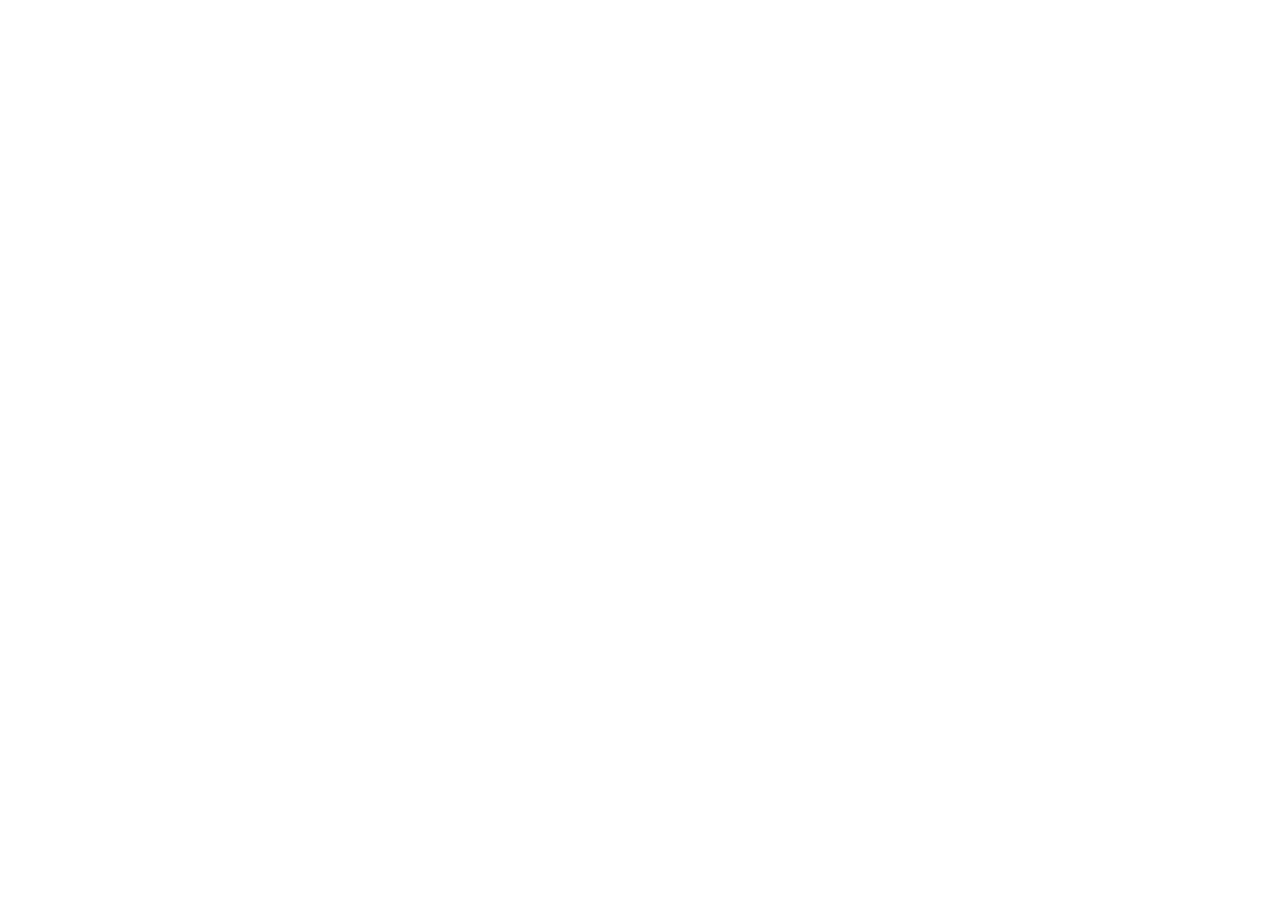
==== test.html @ 81773473 "35" ====
<!DOCTYPE html>
<html lang="en">
<head>
    <meta charset="UTF-8">
    <meta name="viewport" content="width=device-width, initial-scale=1.0">
    <title>Document</title>
</head>
<body>
    
</body>
<script>
    var run = 'nkj'
    console.log(run);
</script>
</html>
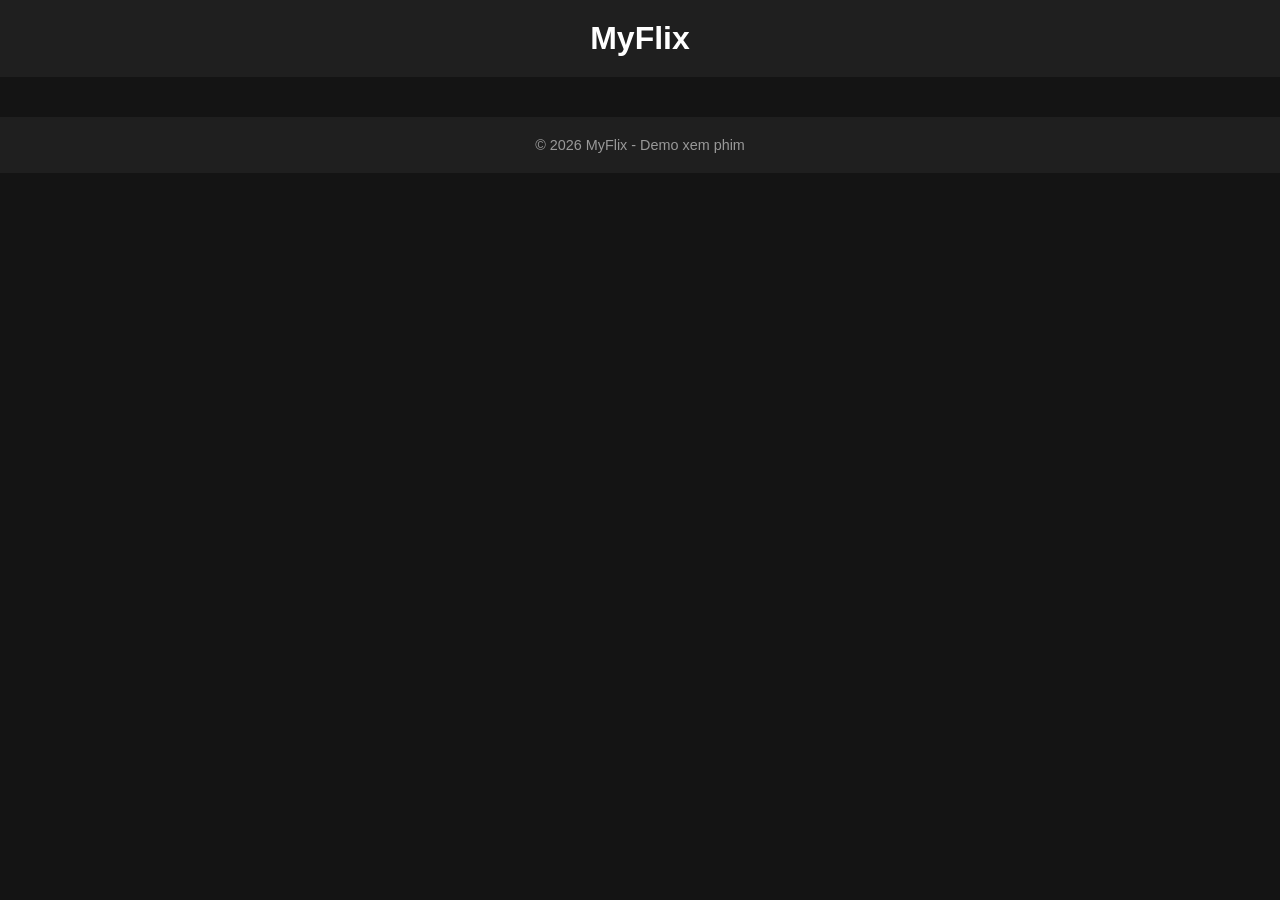
==== commit 39ec91c9: "d19t3" ====
--- a/test.html
+++ b/test.html
@@ -1,15 +1,104 @@
 <!DOCTYPE html>
-<html lang="en">
+<html lang="vi">
 <head>
     <meta charset="UTF-8">
     <meta name="viewport" content="width=device-width, initial-scale=1.0">
-    <title>Document</title>
+    <title>MyFlix - Xem Phim Online</title>
+    <style>
+        body {
+            margin: 0;
+            font-family: 'Arial', sans-serif;
+            background-color: #141414;
+            color: #fff;
+        }
+        header {
+            background-color: #1f1f1f;
+            padding: 20px;
+            text-align: center;
+            font-size: 2em;
+            font-weight: bold;
+        }
+        .movie-grid {
+            display: grid;
+            grid-template-columns: repeat(auto-fill, minmax(180px, 1fr));
+            gap: 15px;
+            padding: 20px;
+        }
+        .movie-card {
+            background-color: #222;
+            border-radius: 8px;
+            overflow: hidden;
+            transition: transform 0.3s;
+            cursor: pointer;
+        }
+        .movie-card:hover {
+            transform: scale(1.05);
+        }
+        .movie-card img {
+            width: 100%;
+            display: block;
+        }
+        .movie-info {
+            padding: 10px;
+        }
+        .movie-title {
+            font-size: 1em;
+            font-weight: bold;
+            margin: 0 0 5px 0;
+        }
+        .movie-rate {
+            font-size: 0.9em;
+            color: #f1c40f;
+        }
+        footer {
+            text-align: center;
+            padding: 20px;
+            background-color: #1f1f1f;
+            font-size: 0.9em;
+            color: #999;
+        }
+    </style>
 </head>
 <body>
-    
+    <header>MyFlix</header>
+    <div class="movie-grid" id="movieGrid">
+        <!-- Phim sẽ được load vào đây -->
+    </div>
+    <footer>© 2026 MyFlix - Demo xem phim</footer>
+
+    <script>
+        const options = { method: 'GET', headers: { accept: 'application/json' } };
+
+        async function loadMovies() {
+            try {
+                const res = await fetch('https://ophim1.com/v1/api/home', options);
+                const data = await res.json();
+
+                const movies = data.items[0].items; // lấy danh sách phim hot
+                const grid = document.getElementById('movieGrid');
+
+                movies.forEach(movie => {
+                    const card = document.createElement('div');
+                    card.className = 'movie-card';
+                    card.innerHTML = `
+                        <img src="${movie.coverHorizontal}" alt="${movie.title}">
+                        <div class="movie-info">
+                            <div class="movie-title">${movie.title}</div>
+                            <div class="movie-rate">⭐ ${movie.imdb || 'N/A'}</div>
+                        </div>
+                    `;
+                    card.addEventListener('click', () => {
+                        alert('Chức năng xem phim chưa được tích hợp.\nBạn có thể thêm iframe player hoặc trang chi tiết phim ở đây.');
+                    });
+                    grid.appendChild(card);
+                });
+            } catch (err) {
+                console.error(err);
+                alert('Không thể tải phim, vui lòng thử lại sau.');
+            }
+        }
+
+        loadMovies();
+    </script>
 </body>
-<script>
-    var run = 'nkj'
-    console.log(run);
-</script>
 </html>
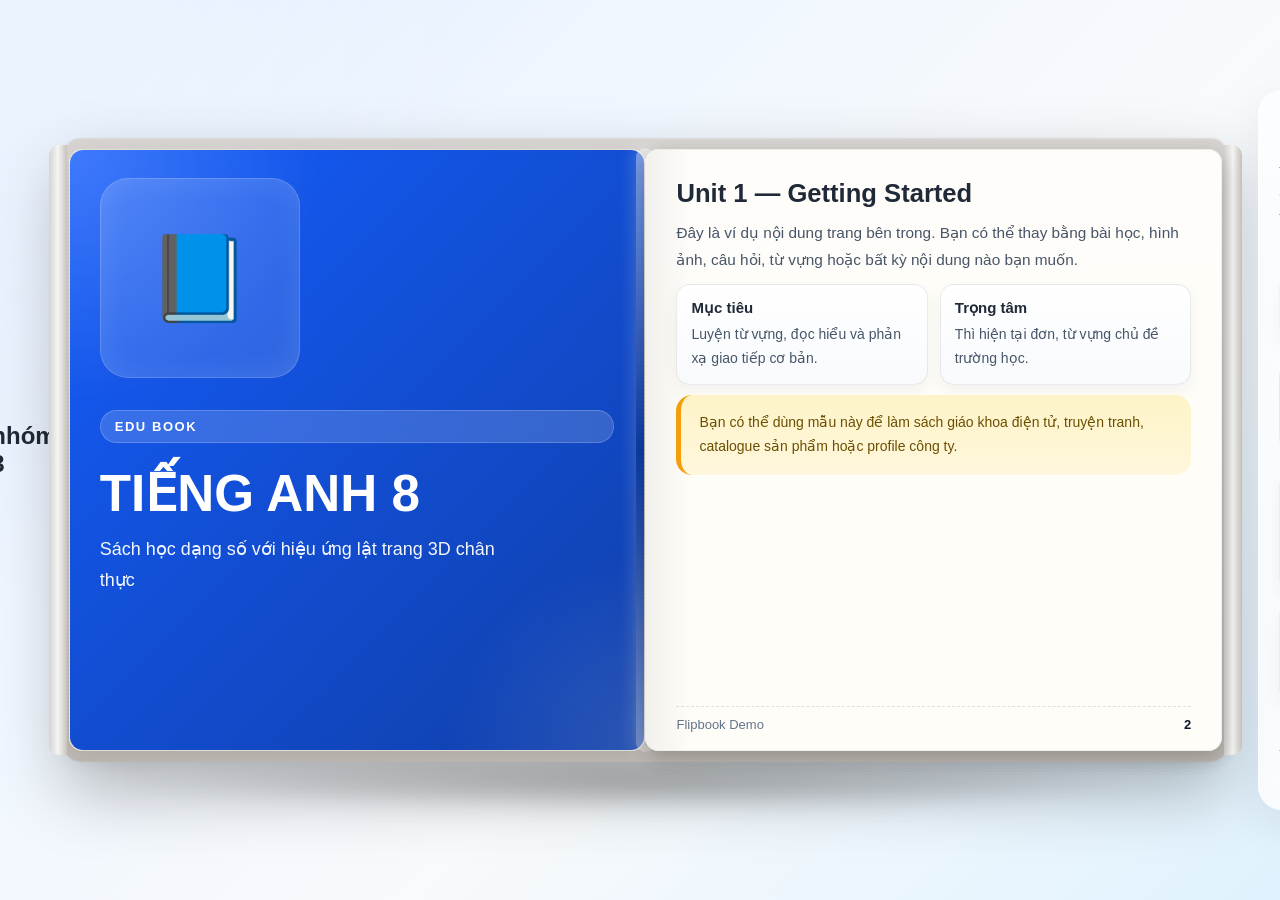
==== commit 853e4e32: "rr" ====
--- a/test.html
+++ b/test.html
@@ -1,104 +1,806 @@
 <!DOCTYPE html>
 <html lang="vi">
 <head>
-    <meta charset="UTF-8">
-    <meta name="viewport" content="width=device-width, initial-scale=1.0">
-    <title>MyFlix - Xem Phim Online</title>
-    <style>
-        body {
-            margin: 0;
-            font-family: 'Arial', sans-serif;
-            background-color: #141414;
-            color: #fff;
-        }
-        header {
-            background-color: #1f1f1f;
-            padding: 20px;
-            text-align: center;
-            font-size: 2em;
-            font-weight: bold;
-        }
-        .movie-grid {
-            display: grid;
-            grid-template-columns: repeat(auto-fill, minmax(180px, 1fr));
-            gap: 15px;
-            padding: 20px;
-        }
-        .movie-card {
-            background-color: #222;
-            border-radius: 8px;
-            overflow: hidden;
-            transition: transform 0.3s;
-            cursor: pointer;
-        }
-        .movie-card:hover {
-            transform: scale(1.05);
-        }
-        .movie-card img {
-            width: 100%;
-            display: block;
-        }
-        .movie-info {
-            padding: 10px;
-        }
-        .movie-title {
-            font-size: 1em;
-            font-weight: bold;
-            margin: 0 0 5px 0;
-        }
-        .movie-rate {
-            font-size: 0.9em;
-            color: #f1c40f;
-        }
-        footer {
-            text-align: center;
-            padding: 20px;
-            background-color: #1f1f1f;
-            font-size: 0.9em;
-            color: #999;
-        }
-    </style>
+  <meta charset="UTF-8" />
+  <meta name="viewport" content="width=device-width, initial-scale=1.0" />
+  <title>Quyển sách lật trang 3D</title>
+  <style>
+    * { box-sizing: border-box; }
+    :root {
+      --book-w: min(92vw, 1180px);
+      --book-h: min(70vh, 760px);
+      --page-bg: #fffdf8;
+      --cover-1: #155dfc;
+      --cover-2: #0f3ea8;
+      --ink: #1f2937;
+      --accent: #f59e0b;
+      --shadow: 0 30px 70px rgba(0,0,0,.28);
+    }
+
+    body {
+      margin: 0;
+      min-height: 100vh;
+      font-family: Inter, Arial, Helvetica, sans-serif;
+      color: var(--ink);
+      background:
+        radial-gradient(circle at top left, rgba(255,255,255,.45), transparent 30%),
+        linear-gradient(135deg, #dbeafe 0%, #eff6ff 28%, #f8fafc 60%, #e0f2fe 100%);
+      display: flex;
+      align-items: center;
+      justify-content: center;
+      padding: 24px;
+      overflow: hidden;
+    }
+
+    .scene {
+      width: 100%;
+      max-width: 1380px;
+      display: grid;
+      grid-template-columns: 1fr 320px;
+      gap: 24px;
+      align-items: center;
+    }
+
+    .stage {
+      position: relative;
+      display: flex;
+      justify-content: center;
+      align-items: center;
+      perspective: 2600px;
+      min-height: calc(var(--book-h) + 90px);
+    }
+
+    .floor-shadow {
+      position: absolute;
+      width: calc(var(--book-w) * .92);
+      height: 60px;
+      bottom: 8px;
+      border-radius: 50%;
+      background: radial-gradient(ellipse at center, rgba(0,0,0,.25), transparent 70%);
+      filter: blur(10px);
+      transform: translateY(10px);
+    }
+
+    .book {
+      position: relative;
+      width: var(--book-w);
+      height: var(--book-h);
+      transform-style: preserve-3d;
+      user-select: none;
+    }
+
+    .spine-glow {
+      position: absolute;
+      left: 50%;
+      top: 2%;
+      transform: translateX(-50%);
+      width: 18px;
+      height: 96%;
+      border-radius: 12px;
+      background: linear-gradient(180deg, rgba(255,255,255,.45), rgba(0,0,0,.12), rgba(255,255,255,.35));
+      box-shadow: 0 0 18px rgba(255,255,255,.28);
+      z-index: 2;
+      pointer-events: none;
+    }
+
+    .book-base {
+      position: absolute;
+      inset: 0;
+      border-radius: 18px;
+      background: linear-gradient(180deg, #d6d3d1, #bfbab4);
+      transform: translateZ(-26px);
+      box-shadow: var(--shadow);
+    }
+
+    .book-edge {
+      position: absolute;
+      top: 10px;
+      bottom: 10px;
+      width: 18px;
+      background: linear-gradient(90deg, #d6d3d1, #f5f5f4, #c7c2bc);
+      z-index: 1;
+    }
+    .book-edge.left { left: -8px; border-radius: 10px 0 0 10px; }
+    .book-edge.right { right: -8px; border-radius: 0 10px 10px 0; }
+
+    .page-stack-left,
+    .page-stack-right {
+      position: absolute;
+      top: 14px;
+      width: calc(50% - 12px);
+      height: calc(100% - 28px);
+      border-radius: 14px;
+      background: linear-gradient(180deg, #faf7f0, #efe8db 40%, #f8f4ec);
+      box-shadow: inset 0 0 0 1px rgba(0,0,0,.06), inset 0 0 14px rgba(0,0,0,.07);
+      z-index: 1;
+      overflow: hidden;
+    }
+
+    .page-stack-left { left: 12px; }
+    .page-stack-right { right: 12px; }
+
+    .page-stack-left::before,
+    .page-stack-right::before {
+      content: "";
+      position: absolute;
+      inset: 0;
+      background: repeating-linear-gradient(
+        180deg,
+        rgba(0,0,0,.012) 0 2px,
+        rgba(255,255,255,.4) 2px 4px
+      );
+      opacity: .8;
+    }
+
+    .sheet {
+      position: absolute;
+      inset: 0;
+      transform-style: preserve-3d;
+      z-index: 10;
+      pointer-events: none;
+    }
+
+    .sheet.flipped {
+      pointer-events: none;
+    }
+
+    .page {
+      position: absolute;
+      top: 14px;
+      width: calc(50% - 12px);
+      height: calc(100% - 28px);
+      background: var(--page-bg);
+      border-radius: 14px;
+      overflow: hidden;
+      border: 1px solid rgba(0,0,0,.06);
+      box-shadow:
+        inset 0 0 30px rgba(255,255,255,.35),
+        0 8px 20px rgba(0,0,0,.08);
+      backface-visibility: hidden;
+      display: flex;
+      flex-direction: column;
+      justify-content: space-between;
+    }
+
+    .page::before {
+      content: "";
+      position: absolute;
+      inset: 0;
+      background:
+        linear-gradient(90deg, rgba(0,0,0,.05), transparent 8%),
+        linear-gradient(180deg, rgba(255,255,255,.22), transparent 35%);
+      pointer-events: none;
+    }
+
+    .page.left {
+      left: 12px;
+      transform-origin: right center;
+    }
+
+    .page.right {
+      right: 12px;
+      transform-origin: left center;
+      transform: rotateY(0deg);
+    }
+
+    .sheet .page.front {
+      right: 12px;
+      transform-origin: left center;
+      transition: transform 1s cubic-bezier(.2,.72,.2,1);
+      z-index: 2;
+    }
+
+    .sheet .page.back {
+      left: 12px;
+      transform: rotateY(180deg);
+      transform-origin: right center;
+      transition: transform 1s cubic-bezier(.2,.72,.2,1);
+      z-index: 1;
+    }
+
+    .sheet.flipped .front {
+      transform: rotateY(-180deg);
+    }
+
+    .sheet.flipped .back {
+      transform: rotateY(0deg);
+    }
+
+    .page-content {
+      position: relative;
+      z-index: 1;
+      height: 100%;
+      padding: 28px 30px 18px;
+      display: flex;
+      flex-direction: column;
+      gap: 14px;
+    }
+
+    .cover {
+      color: white;
+      background:
+        radial-gradient(circle at top left, rgba(255,255,255,.18), transparent 30%),
+        radial-gradient(circle at bottom right, rgba(255,255,255,.12), transparent 24%),
+        linear-gradient(135deg, var(--cover-1), var(--cover-2));
+    }
+
+    .cover .page-content {
+      justify-content: center;
+      align-items: center;
+      text-align: center;
+      padding: 36px;
+    }
+
+    .badge {
+      display: inline-flex;
+      align-items: center;
+      gap: 8px;
+      font-size: 13px;
+      font-weight: 700;
+      letter-spacing: .12em;
+      text-transform: uppercase;
+      padding: 8px 14px;
+      border-radius: 999px;
+      background: rgba(255,255,255,.16);
+      border: 1px solid rgba(255,255,255,.2);
+      backdrop-filter: blur(10px);
+    }
+
+    .cover h1 {
+      margin: 10px 0 0;
+      font-size: clamp(28px, 4vw, 54px);
+      line-height: 1.04;
+    }
+
+    .cover p {
+      margin: 0;
+      font-size: clamp(14px, 1.5vw, 18px);
+      max-width: 420px;
+      line-height: 1.7;
+      opacity: .95;
+    }
+
+    .illustration {
+      width: 200px;
+      height: 200px;
+      border-radius: 28px;
+      background: rgba(255,255,255,.12);
+      border: 1px solid rgba(255,255,255,.2);
+      display: grid;
+      place-items: center;
+      box-shadow: inset 0 0 30px rgba(255,255,255,.1);
+      margin-bottom: 18px;
+      font-size: 84px;
+    }
+
+    .chapter-title {
+      margin: 0;
+      font-size: clamp(20px, 2vw, 30px);
+      line-height: 1.25;
+    }
+
+    .lead {
+      margin: 0;
+      color: #475569;
+      line-height: 1.75;
+      font-size: clamp(14px, 1.2vw, 16px);
+    }
+
+    .section {
+      display: grid;
+      gap: 10px;
+    }
+
+    .card-grid {
+      display: grid;
+      grid-template-columns: repeat(2, minmax(0, 1fr));
+      gap: 12px;
+    }
+
+    .mini-card {
+      padding: 14px;
+      border-radius: 14px;
+      background: linear-gradient(180deg, #ffffff, #f8fafc);
+      border: 1px solid rgba(15,23,42,.08);
+      box-shadow: 0 6px 16px rgba(15,23,42,.05);
+    }
+
+    .mini-card strong {
+      display: block;
+      margin-bottom: 6px;
+      font-size: 15px;
+    }
+
+    .mini-card span,
+    ul li,
+    ol li {
+      color: #475569;
+      line-height: 1.7;
+      font-size: 14px;
+    }
+
+    .page-footer {
+      display: flex;
+      align-items: center;
+      justify-content: space-between;
+      padding-top: 10px;
+      border-top: 1px dashed rgba(15,23,42,.12);
+      font-size: 13px;
+      color: #64748b;
+      margin-top: auto;
+    }
+
+    .page-no {
+      font-weight: 700;
+      color: #0f172a;
+    }
+
+    .highlight {
+      padding: 16px 18px;
+      border-radius: 16px;
+      background: linear-gradient(180deg, #fef3c7, #fff7dd);
+      border-left: 5px solid var(--accent);
+      font-size: 14px;
+      line-height: 1.7;
+      color: #6b4f00;
+    }
+
+    .toolbar {
+      background: rgba(255,255,255,.75);
+      backdrop-filter: blur(16px);
+      border: 1px solid rgba(255,255,255,.55);
+      border-radius: 24px;
+      box-shadow: 0 18px 40px rgba(15,23,42,.08);
+      padding: 20px;
+      display: grid;
+      gap: 16px;
+      align-self: stretch;
+    }
+
+    .toolbar h2 {
+      margin: 0;
+      font-size: 20px;
+    }
+
+    .toolbar p {
+      margin: 0;
+      font-size: 14px;
+      color: #475569;
+      line-height: 1.7;
+    }
+
+    .controls {
+      display: grid;
+      grid-template-columns: 1fr 1fr;
+      gap: 10px;
+    }
+
+    button {
+      border: 0;
+      border-radius: 16px;
+      padding: 14px 16px;
+      font-size: 15px;
+      font-weight: 700;
+      cursor: pointer;
+      transition: transform .18s ease, box-shadow .18s ease, opacity .18s ease;
+    }
+
+    button:hover { transform: translateY(-2px); }
+    button:active { transform: translateY(0); }
+    button.primary {
+      color: white;
+      background: linear-gradient(135deg, #2563eb, #1d4ed8);
+      box-shadow: 0 12px 24px rgba(37,99,235,.28);
+    }
+    button.secondary {
+      color: #0f172a;
+      background: white;
+      border: 1px solid rgba(15,23,42,.08);
+      box-shadow: 0 10px 20px rgba(15,23,42,.06);
+    }
+
+    .status {
+      display: grid;
+      gap: 8px;
+      padding: 16px;
+      border-radius: 18px;
+      background: linear-gradient(180deg, #f8fafc, #ffffff);
+      border: 1px solid rgba(15,23,42,.08);
+    }
+
+    .progress {
+      height: 10px;
+      width: 100%;
+      background: #e5e7eb;
+      border-radius: 999px;
+      overflow: hidden;
+    }
+
+    .progress > span {
+      display: block;
+      height: 100%;
+      width: 0%;
+      border-radius: inherit;
+      background: linear-gradient(90deg, #2563eb, #60a5fa);
+      transition: width .35s ease;
+    }
+
+    .thumbs {
+      display: grid;
+      grid-template-columns: repeat(2, minmax(0, 1fr));
+      gap: 10px;
+    }
+
+    .thumb {
+      padding: 12px;
+      border-radius: 16px;
+      background: #fff;
+      border: 1px solid rgba(15,23,42,.08);
+      box-shadow: 0 8px 16px rgba(15,23,42,.05);
+      font-size: 13px;
+      line-height: 1.5;
+    }
+
+    .thumb strong { display: block; margin-bottom: 4px; }
+
+    .tips {
+      font-size: 13px;
+      color: #64748b;
+      line-height: 1.7;
+    }
+
+    ul, ol {
+      margin: 0;
+      padding-left: 20px;
+      display: grid;
+      gap: 6px;
+    }
+
+    @media (max-width: 1100px) {
+      .scene {
+        grid-template-columns: 1fr;
+      }
+      .toolbar {
+        order: -1;
+      }
+    }
+
+    @media (max-width: 800px) {
+      :root {
+        --book-w: min(96vw, 860px);
+        --book-h: min(60vh, 620px);
+      }
+      .page-content { padding: 18px 18px 14px; }
+      .card-grid { grid-template-columns: 1fr; }
+      .thumbs { grid-template-columns: 1fr 1fr; }
+      .controls { grid-template-columns: 1fr; }
+    }
+
+    @media (max-width: 620px) {
+      :root {
+        --book-h: min(56vh, 520px);
+      }
+      .thumbs { grid-template-columns: 1fr; }
+      .illustration { width: 120px; height: 120px; font-size: 56px; }
+      .cover p { max-width: 100%; }
+    }
+  </style>
 </head>
 <body>
-    <header>MyFlix</header>
-    <div class="movie-grid" id="movieGrid">
-        <!-- Phim sẽ được load vào đây -->
+    <h2>nhóm 3</h2>
+  <div class="scene">
+    <div class="stage">
+      <div class="floor-shadow"></div>
+      <div class="book" id="book">
+        <div class="book-base"></div>
+        <div class="book-edge left"></div>
+        <div class="book-edge right"></div>
+        <div class="page-stack-left"></div>
+        <div class="page-stack-right"></div>
+        <div class="spine-glow"></div>
+      </div>
     </div>
-    <footer>© 2026 MyFlix - Demo xem phim</footer>
-
-    <script>
-        const options = { method: 'GET', headers: { accept: 'application/json' } };
-
-        async function loadMovies() {
-            try {
-                const res = await fetch('https://ophim1.com/v1/api/home', options);
-                const data = await res.json();
-
-                const movies = data.items[0].items; // lấy danh sách phim hot
-                const grid = document.getElementById('movieGrid');
-
-                movies.forEach(movie => {
-                    const card = document.createElement('div');
-                    card.className = 'movie-card';
-                    card.innerHTML = `
-                        <img src="${movie.coverHorizontal}" alt="${movie.title}">
-                        <div class="movie-info">
-                            <div class="movie-title">${movie.title}</div>
-                            <div class="movie-rate">⭐ ${movie.imdb || 'N/A'}</div>
-                        </div>
-                    `;
-                    card.addEventListener('click', () => {
-                        alert('Chức năng xem phim chưa được tích hợp.\nBạn có thể thêm iframe player hoặc trang chi tiết phim ở đây.');
-                    });
-                    grid.appendChild(card);
-                });
-            } catch (err) {
-                console.error(err);
-                alert('Không thể tải phim, vui lòng thử lại sau.');
-            }
-        }
-
-        loadMovies();
-    </script>
+
+    <aside class="toolbar">
+      <div>
+        <h2>Flipbook 3D 📘</h2>
+        <p>Mẫu này làm theo kiểu sách số: có bìa, lật trang 3D, nút chuyển trang, số trang, và bạn có thể thay toàn bộ nội dung rất nhanh trong mảng <code>pages</code>.</p>
+      </div>
+
+      <div class="controls">
+        <button class="secondary" id="prevBtn">◀ Trang trước</button>
+        <button class="primary" id="nextBtn">Trang sau ▶</button>
+      </div>
+
+      <div class="status">
+        <div><strong id="pageInfo">Trang 1 / 8</strong></div>
+        <div class="progress"><span id="progressBar"></span></div>
+      </div>
+
+      <div class="thumbs">
+        <div class="thumb"><strong>Thay nội dung</strong>Sửa trong biến <code>pages</code> ở cuối file.</div>
+        <div class="thumb"><strong>Thêm trang</strong>Chỉ cần thêm object mới vào mảng.</div>
+        <div class="thumb"><strong>Đổi màu bìa</strong>Sửa <code>--cover-1</code> và <code>--cover-2</code>.</div>
+        <div class="thumb"><strong>To hơn / nhỏ hơn</strong>Sửa <code>--book-w</code> và <code>--book-h</code>.</div>
+      </div>
+
+      <div class="tips">
+        Mẹo: nhấn phím <strong>←</strong> <strong>→</strong> để lật trang. Trên điện thoại có thể vuốt trái / phải.
+      </div>
+    </aside>
+  </div>
+
+  <script>
+    const pages = [
+      {
+        type: 'cover',
+        title: 'TIẾNG ANH 8',
+        subtitle: 'Sách học dạng số với hiệu ứng lật trang 3D chân thực',
+        badge: 'EDU BOOK',
+        icon: '📘'
+      },
+      {
+        type: 'content',
+        title: 'Unit 1 — Getting Started',
+        lead: 'Đây là ví dụ nội dung trang bên trong. Bạn có thể thay bằng bài học, hình ảnh, câu hỏi, từ vựng hoặc bất kỳ nội dung nào bạn muốn.',
+        blocks: [
+          { kind: 'cards', items: [
+            ['Mục tiêu', 'Luyện từ vựng, đọc hiểu và phản xạ giao tiếp cơ bản.'],
+            ['Trọng tâm', 'Thì hiện tại đơn, từ vựng chủ đề trường học.']
+          ]},
+          { kind: 'highlight', text: 'Bạn có thể dùng mẫu này để làm sách giáo khoa điện tử, truyện tranh, catalogue sản phẩm hoặc profile công ty.' }
+        ]
+      },
+      {
+        type: 'content',
+        title: 'Từ vựng chính',
+        lead: 'Ví dụ bố cục dạng danh sách dễ học và dễ thay.',
+        blocks: [
+          { kind: 'list', ordered: false, items: [
+            'classmate — bạn cùng lớp',
+            'subject — môn học',
+            'uniform — đồng phục',
+            'playground — sân chơi',
+            'library — thư viện'
+          ]}
+        ]
+      },
+      {
+        type: 'content',
+        title: 'Ngữ pháp',
+        lead: 'Bạn có thể chia nhỏ nội dung thành các ô như giao diện sách học hiện đại.',
+        blocks: [
+          { kind: 'cards', items: [
+            ['Present Simple', 'I go to school every day.'],
+            ['Adverbs of Frequency', 'always, usually, often, sometimes, never'],
+            ['Question Form', 'Do you like English?'],
+            ['Short Answer', 'Yes, I do. / No, I don’t.']
+          ]}
+        ]
+      },
+      {
+        type: 'content',
+        title: 'Reading',
+        lead: 'Đoạn văn mẫu để mô phỏng nội dung đọc hiểu trong sách.',
+        blocks: [
+          { kind: 'paragraph', text: 'My name is Nam. I am a student in grade 8. I usually get up at 6 a.m. and go to school at 7 a.m. My favorite subject is English because I like learning new words and speaking with my friends.' },
+          { kind: 'highlight', text: 'Bạn cũng có thể thay block này bằng ảnh, video nhúng, audio, bài tập trắc nghiệm hoặc PDF.' }
+        ]
+      },
+      {
+        type: 'content',
+        title: 'Exercises',
+        lead: 'Phần bài tập có thể trình bày dưới dạng danh sách có số thứ tự.',
+        blocks: [
+          { kind: 'list', ordered: true, items: [
+            'Complete the sentences with the correct words.',
+            'Choose the best answer A, B, C or D.',
+            'Write 5 sentences about your school.',
+            'Practice the dialogue with your partner.'
+          ]}
+        ]
+      },
+      {
+        type: 'content',
+        title: 'Ghi chú giáo viên',
+        lead: 'Trang này mô phỏng phần nhận xét hoặc ghi chú thêm.',
+        blocks: [
+          { kind: 'cards', items: [
+            ['Lưu ý 1', 'Ưu tiên cỡ chữ lớn để học sinh đọc tốt hơn.'],
+            ['Lưu ý 2', 'Nên dùng hình minh hoạ để tăng trực quan.']
+          ]},
+          { kind: 'paragraph', text: 'Mỗi trang có thể có bố cục khác nhau nhưng vẫn giữ hiệu ứng lật trang thống nhất.' }
+        ]
+      },
+      {
+        type: 'cover',
+        title: 'HẾT BÀI',
+        subtitle: 'Bạn có thể thêm các unit khác, mục lục, bài kiểm tra hoặc trang cảm ơn.',
+        badge: 'FINISH',
+        icon: '✨'
+      }
+    ];
+
+    const book = document.getElementById('book');
+    const prevBtn = document.getElementById('prevBtn');
+    const nextBtn = document.getElementById('nextBtn');
+    const pageInfo = document.getElementById('pageInfo');
+    const progressBar = document.getElementById('progressBar');
+
+    let currentSpread = 0; // mỗi spread gồm 2 trang
+    const totalPages = pages.length;
+    const totalSpreads = Math.ceil(totalPages / 2);
+
+    function blockTemplate(block) {
+      if (block.kind === 'cards') {
+        return `
+          <div class="card-grid">
+            ${block.items.map(([title, text]) => `
+              <div class="mini-card">
+                <strong>${title}</strong>
+                <span>${text}</span>
+              </div>
+            `).join('')}
+          </div>
+        `;
+      }
+
+      if (block.kind === 'list') {
+        const Tag = block.ordered ? 'ol' : 'ul';
+        return `<${Tag}>${block.items.map(item => `<li>${item}</li>`).join('')}</${Tag}>`;
+      }
+
+      if (block.kind === 'paragraph') {
+        return `<p class="lead">${block.text}</p>`;
+      }
+
+      if (block.kind === 'highlight') {
+        return `<div class="highlight">${block.text}</div>`;
+      }
+
+      return '';
+    }
+
+    function renderPageContent(page, index) {
+      const pageNumber = index + 1;
+
+      if (!page) {
+        return `
+          <div class="page-content">
+            <div class="section">
+              <h3 class="chapter-title">Trang trống</h3>
+            </div>
+            <div class="page-footer"><span></span><span class="page-no">${pageNumber}</span></div>
+          </div>
+        `;
+      }
+
+      if (page.type === 'cover') {
+        return `
+          <div class="page-content cover">
+            <div class="illustration">${page.icon || '📖'}</div>
+            <div class="badge">${page.badge || 'BOOK'}</div>
+            <h1>${page.title}</h1>
+            <p>${page.subtitle || ''}</p>
+          </div>
+        `;
+      }
+
+      return `
+        <div class="page-content">
+          <div class="section">
+            <h3 class="chapter-title">${page.title}</h3>
+            ${page.lead ? `<p class="lead">${page.lead}</p>` : ''}
+            ${(page.blocks || []).map(blockTemplate).join('')}
+          </div>
+          <div class="page-footer">
+            <span>Flipbook Demo</span>
+            <span class="page-no">${pageNumber}</span>
+          </div>
+        </div>
+      `;
+    }
+
+    function createStaticLeftPage(page, index) {
+      const el = document.createElement('div');
+      el.className = 'page left';
+      el.innerHTML = renderPageContent(page, index);
+      return el;
+    }
+
+    function createSheet(frontPage, backPage, index) {
+      const sheet = document.createElement('div');
+      sheet.className = 'sheet';
+      sheet.dataset.index = index;
+      sheet.style.zIndex = 100 - index;
+
+      const front = document.createElement('div');
+      front.className = 'page front';
+      front.innerHTML = renderPageContent(frontPage, index * 2 + 1);
+
+      const back = document.createElement('div');
+      back.className = 'page back';
+      back.innerHTML = renderPageContent(backPage, index * 2 + 2);
+
+      sheet.appendChild(front);
+      sheet.appendChild(back);
+      return sheet;
+    }
+
+    function buildBook() {
+      document.querySelectorAll('.sheet, .page.left.static-left').forEach(el => el.remove());
+
+      const leftPage = createStaticLeftPage(pages[0], 0);
+      leftPage.classList.add('static-left');
+      book.appendChild(leftPage);
+
+      for (let i = 0; i < totalSpreads - 1; i++) {
+        const frontPage = pages[i * 2 + 1];
+        const backPage = pages[i * 2 + 2];
+        const sheet = createSheet(frontPage, backPage, i);
+        book.appendChild(sheet);
+      }
+
+      updateBook();
+    }
+
+    function updateBook() {
+      const sheets = [...document.querySelectorAll('.sheet')];
+      sheets.forEach((sheet, i) => {
+        if (i < currentSpread) sheet.classList.add('flipped');
+        else sheet.classList.remove('flipped');
+        sheet.style.zIndex = i < currentSpread ? i + 1 : 100 - i;
+      });
+
+      const leftStatic = document.querySelector('.page.left.static-left');
+      if (leftStatic) {
+        leftStatic.style.visibility = currentSpread === 0 ? 'visible' : 'hidden';
+      }
+
+      const currentPage = Math.min(currentSpread * 2 + 1, totalPages);
+      pageInfo.textContent = `Trang ${currentPage} / ${totalPages}`;
+      progressBar.style.width = `${((currentPage - 1) / (totalPages - 1)) * 100}%`;
+
+      prevBtn.disabled = currentSpread === 0;
+      nextBtn.disabled = currentSpread >= totalSpreads - 1;
+      prevBtn.style.opacity = prevBtn.disabled ? '.55' : '1';
+      nextBtn.style.opacity = nextBtn.disabled ? '.55' : '1';
+    }
+
+    function nextPage() {
+      if (currentSpread < totalSpreads - 1) {
+        currentSpread++;
+        updateBook();
+      }
+    }
+
+    function prevPage() {
+      if (currentSpread > 0) {
+        currentSpread--;
+        updateBook();
+      }
+    }
+
+    nextBtn.addEventListener('click', nextPage);
+    prevBtn.addEventListener('click', prevPage);
+
+    window.addEventListener('keydown', (e) => {
+      if (e.key === 'ArrowRight') nextPage();
+      if (e.key === 'ArrowLeft') prevPage();
+    });
+
+    let touchStartX = 0;
+    window.addEventListener('touchstart', (e) => {
+      touchStartX = e.changedTouches[0].clientX;
+    }, { passive: true });
+
+    window.addEventListener('touchend', (e) => {
+      const diff = e.changedTouches[0].clientX - touchStartX;
+      if (diff < -40) nextPage();
+      if (diff > 40) prevPage();
+    }, { passive: true });
+
+    buildBook();
+  </script>
 </body>
-</html>+</html>
